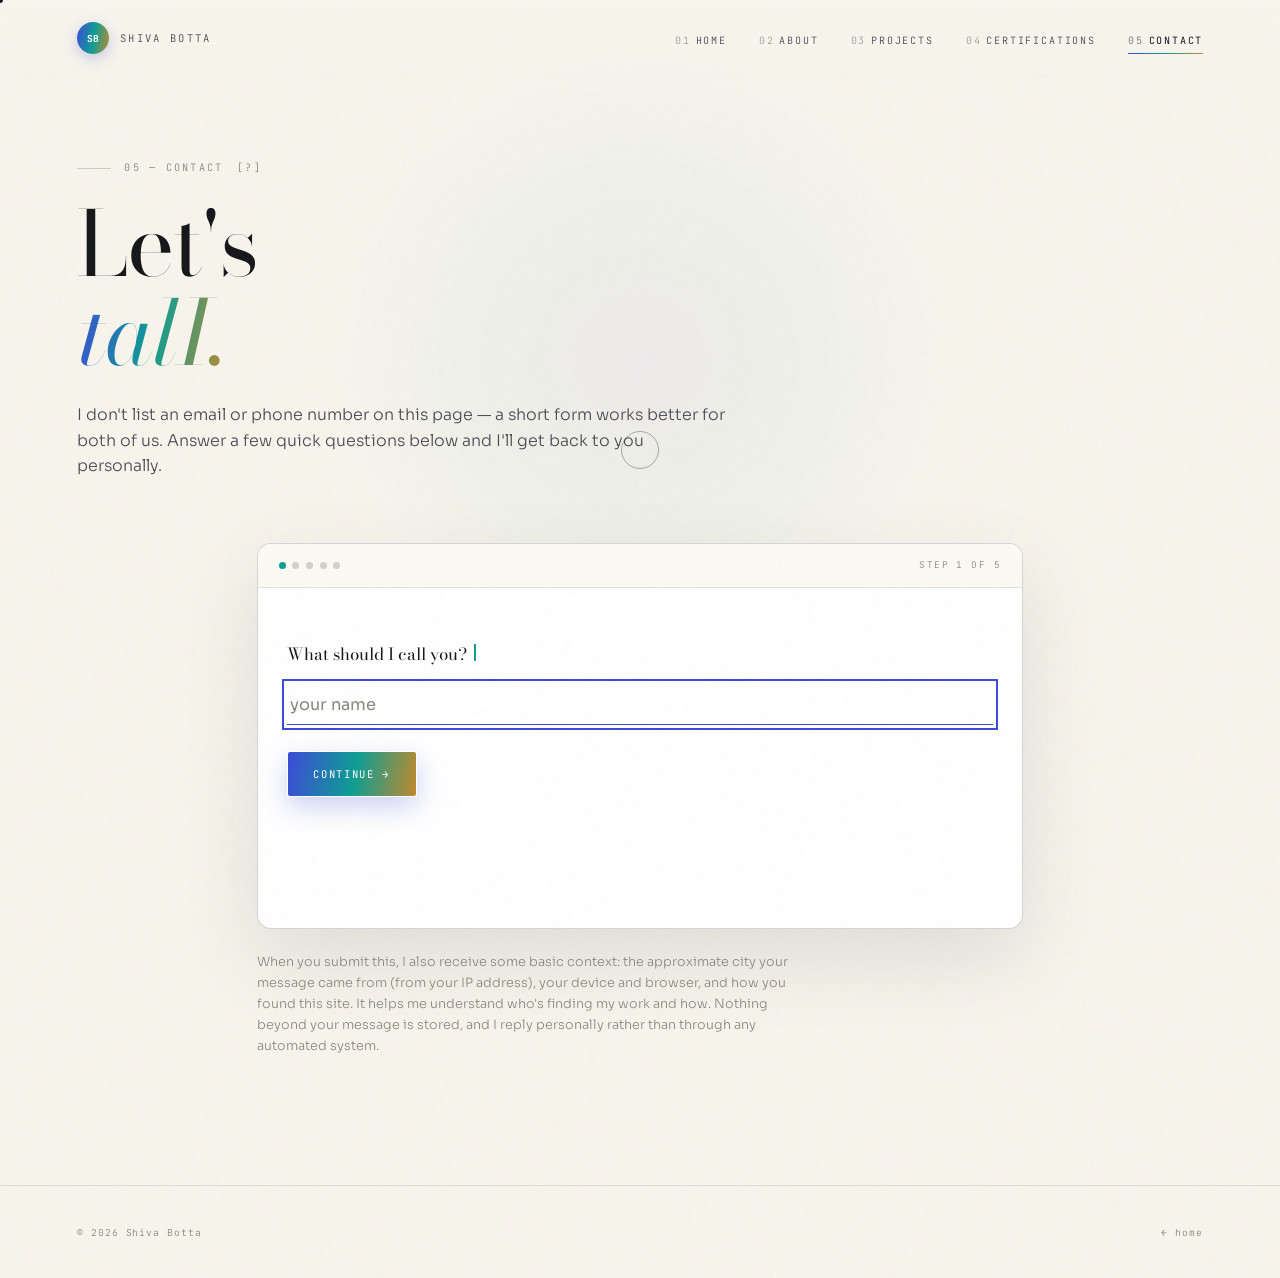
==== contact.html @ 0e5abbef "Add files via upload" ====
<!DOCTYPE html>
<html lang="en">
<head>
<meta charset="UTF-8">
<meta name="viewport" content="width=device-width,initial-scale=1.0">
<title>Contact — Shiva Botta</title>
<meta name="description" content="Get in touch with Shiva Botta.">
<link rel="preconnect" href="https://fonts.googleapis.com">
<link rel="preconnect" href="https://fonts.gstatic.com" crossorigin>
<link href="https://fonts.googleapis.com/css2?family=Bodoni+Moda:ital,opsz,wght@0,6..96,400;0,6..96,500;1,6..96,400&family=Sora:wght@200;300;400;500;600&family=JetBrains+Mono:wght@300;400;700&display=swap" rel="stylesheet">
<link rel="stylesheet" href="core.css">
</head>
<body>

<div class="grain" aria-hidden="true"></div>
<div class="spot" aria-hidden="true"></div>
<div class="cur" aria-hidden="true"></div><div class="cur-r" aria-hidden="true"></div>

<nav class="nav">
  <a class="brand" href="index.html" aria-label="Shiva Botta — home">
    <span class="mark">SB</span><span class="wm">Shiva Botta</span>
  </a>
  <button class="burger" aria-label="Menu"><span></span><span></span><span></span></button>
  <ul>
    <li><a href="index.html"><span class="n">01</span>Home</a></li>
    <li><a href="about.html"><span class="n">02</span>About</a></li>
    <li><a href="projects.html"><span class="n">03</span>Projects</a></li>
    <li><a href="certifications.html"><span class="n">04</span>Certifications</a></li>
    <li><a href="contact.html" aria-current="page"><span class="n">05</span>Contact</a></li>
  </ul>
</nav>

<main>
  <header class="subhero">
    <p class="kick"><span class="bar"></span>05 — Contact <span class="frag">[?]</span></p>
    <h1>Let's<br><em data-scramble>talk.</em></h1>
    <p class="lede">I don't list an email or phone number on this page — a short form works better for both of us. Answer a few quick questions below and I'll get back to you personally.</p>
  </header>

  <section class="cwrap">
    <div class="cons">
      <div class="cons-t">
        <span class="pips"><i class="on"></i><i></i><i></i><i></i><i></i></span>
        <span id="step">STEP 1 OF 5</span>
      </div>
      <div class="cons-b">
        <div id="log"></div>
        <div class="ask" id="ask"></div>
        <div class="acts" id="acts"></div>
        <p class="stat-l" id="msg" role="status" aria-live="polite"></p>
      </div>
    </div>
    <p class="cnote">
      When you submit this, I also receive some basic context: the approximate city your message
      came from (from your IP address), your device and browser, and how you found this site.
      It helps me understand who's finding my work and how. Nothing beyond your message is stored,
      and I reply personally rather than through any automated system.
    </p>
  </section>

  <form id="tx" action="https://formspree.io/f/YOUR_FORM_ID" method="POST" hidden>
    <input name="name" id="f_name"><input name="email" id="f_email">
    <input name="visitor_type" id="f_type"><input name="found_via" id="f_src">
    <textarea name="message" id="f_msg"></textarea>
    <input name="device_type" id="t_dev"><input name="browser_os" id="t_ua">
    <input name="screen" id="t_scr"><input name="timezone" id="t_tz">
    <input name="language" id="t_lang"><input name="referrer" id="t_ref">
    <input name="ip_address" id="t_ip"><input name="approx_location" id="t_loc">
    <input name="found_hidden_note" id="t_key" value="no">
  </form>
</main>

<footer class="foot">
  <span>© <span class="yr"></span> Shiva Botta</span>
  <span><a href="index.html">← home</a></span>
</footer>

<div class="dec" role="dialog" aria-modal="true" aria-label="A note">
  <div class="w">
    <div class="h"><span>A short note</span><span class="x">[ close ]</span></div>
    <div id="decBody"></div>
  </div>
</div>

<script src="core.js"></script>
<script>
/* ================= CONTACT STEP FORM ================= */
(function(){
"use strict";
const RM=matchMedia('(prefers-reduced-motion: reduce)').matches;
const log=document.getElementById('log'), ask=document.getElementById('ask'),
      acts=document.getElementById('acts'), msg=document.getElementById('msg'),
      step=document.getElementById('step'), pips=[...document.querySelectorAll('.pips i')];

const STEPS=[
 {k:'name', q:'What should I call you?', t:'text', ph:'your name', f:'f_name'},
 {k:'email',q:'Best way to reach you back?',  t:'email',ph:'your email', f:'f_email',
  val:v=>/^[^\s@]+@[^\s@]+\.[^\s@]+$/.test(v)||'that doesn\u2019t look like a valid email — mind checking it?'},
 {k:'type', q:'Which of these describes you best?', t:'opts', f:'f_type',
  o:['Recruiter / hiring team','Engineer / peer','Someone with a project idea','Just browsing']},
 {k:'src',  q:'How did you find this site?', t:'opts', f:'f_src',
  o:['LinkedIn','A resume / application','GitHub','Hugging Face','Word of mouth','Search','Somewhere else']},
 {k:'msg',  q:'What would you like to say?', t:'area', ph:'go ahead…', f:'f_msg'}
];
let i=0; const D={};

function bar(){
  step.textContent = i<STEPS.length ? 'STEP '+(i+1)+' OF 5' : 'READY TO SEND';
  pips.forEach((p,x)=>p.classList.toggle('on',x<=Math.min(i,4)));
}
function logLine(s,v){
  const d=document.createElement('div');d.className='ln';
  d.innerHTML='<span class="q"></span> <span class="a"></span>';
  d.querySelector('.q').textContent=s.q; d.querySelector('.a').textContent=v;
  log.appendChild(d);
}
function mk(label,cls,fn){
  const b=document.createElement('button');b.type='button';b.className='btn '+cls;
  b.innerHTML='<span>'+label+'</span>';b.addEventListener('click',fn);return b;
}
function back(){
  return mk('← back','',()=>{
    if(i===0)return; i--;
    const l=log.querySelectorAll('.ln'); if(l.length)l[l.length-1].remove();
    render();
  });
}
function commit(s,v){
  logLine(s,v);
  if(s.k==='msg'&&/\bbuild\b/i.test(v)){const f=document.getElementById('t_key');if(f)f.value='yes';}
  D[s.k]=v; i++; render();
}
function render(){
  ask.innerHTML='';acts.innerHTML='';msg.textContent='';bar();
  if(i>=STEPS.length)return review();
  const s=STEPS[i];
  const q=document.createElement('span');q.className='q';
  q.innerHTML=s.q+' <span class="cr"></span>';ask.appendChild(q);

  if(s.t==='opts'){
    const w=document.createElement('div');w.className='opts';
    s.o.forEach(o=>{
      const b=document.createElement('button');b.type='button';b.className='opt';b.textContent=o;
      b.addEventListener('click',()=>commit(s,o));w.appendChild(b);
    });
    ask.appendChild(w);
    if(i>0)acts.appendChild(back());
  } else if(s.t==='area'){
    const ta=document.createElement('textarea');ta.className='fin';ta.placeholder=s.ph;ta.rows=4;
    ask.appendChild(ta);
    acts.appendChild(mk('Send','solid',()=>{
      const v=ta.value.trim();
      if(!v){msg.textContent='> say a little something first';return;}
      commit(s,v);
    }));
    acts.appendChild(back());
    if(!RM)setTimeout(()=>ta.focus(),50);
  } else {
    const inp=document.createElement('input');inp.className='fin';
    inp.type=s.t==='email'?'email':'text';inp.placeholder=s.ph;
    inp.autocomplete=s.k==='name'?'name':(s.k==='email'?'email':'off');
    ask.appendChild(inp);
    const go=()=>{
      const v=inp.value.trim();
      if(!v){msg.textContent='> this one needs an answer';return;}
      if(s.val){const r=s.val(v);if(r!==true){msg.textContent='> '+r;return;}}
      commit(s,v);
    };
    inp.addEventListener('keydown',e=>{if(e.key==='Enter'){e.preventDefault();go();}});
    acts.appendChild(mk('Continue →','solid',go));
    if(i>0)acts.appendChild(back());
    if(!RM)setTimeout(()=>inp.focus(),50);
  }
}
function review(){
  const q=document.createElement('span');q.className='q';
  q.textContent='Ready to send this?';
  ask.appendChild(q);
  acts.appendChild(mk('Send message','solid',fire));
  acts.appendChild(mk('← edit','',()=>{
    i=STEPS.length-1;const l=log.querySelectorAll('.ln');if(l.length)l[l.length-1].remove();render();
  }));
}
function device(){
  const u=navigator.userAgent;
  if(/iPad|Tablet|PlayBook|Silk/i.test(u)||(navigator.maxTouchPoints>1&&/Macintosh/.test(u)))return 'Tablet';
  if(/Mobi|Android|iPhone/i.test(u))return 'Mobile';
  return 'Desktop';
}
function ua(){
  const u=navigator.userAgent;let os='Unknown OS';
  if(/Windows NT/.test(u))os='Windows';else if(/Android/.test(u))os='Android';
  else if(/iPhone|iPad|iPod/.test(u))os='iOS';else if(/Mac OS X/.test(u))os='macOS';
  else if(/Linux/.test(u))os='Linux';
  let b='Unknown browser';
  if(/Edg\//.test(u))b='Edge';else if(/OPR\//.test(u))b='Opera';else if(/Chrome\//.test(u))b='Chrome';
  else if(/Safari\//.test(u))b='Safari';else if(/Firefox\//.test(u))b='Firefox';
  return b+' on '+os;
}
async function fire(){
  acts.querySelectorAll('button').forEach(b=>b.disabled=true);
  msg.textContent='> sending…';
  document.getElementById('f_name').value=D.name||'';
  document.getElementById('f_email').value=D.email||'';
  document.getElementById('f_type').value=D.type||'';
  document.getElementById('f_src').value=D.src||'';
  document.getElementById('f_msg').value=D.msg||'';
  document.getElementById('t_dev').value=device();
  document.getElementById('t_ua').value=ua();
  document.getElementById('t_scr').value=screen.width+'×'+screen.height;
  document.getElementById('t_tz').value=Intl.DateTimeFormat().resolvedOptions().timeZone||'';
  document.getElementById('t_lang').value=navigator.language||'';
  document.getElementById('t_ref').value=document.referrer||'direct / none';
  try{
    const r=await fetch('https://ipapi.co/json/',{signal:AbortSignal.timeout(4000)});
    if(r.ok){const g=await r.json();
      document.getElementById('t_ip').value=g.ip||'';
      document.getElementById('t_loc').value=[g.city,g.region,g.country_name].filter(Boolean).join(', ');
    }
  }catch(_){}
  const form=document.getElementById('tx');
  try{
    const res=await fetch(form.action,{method:'POST',body:new FormData(form),headers:{'Accept':'application/json'}});
    if(res.ok)return done();
    msg.textContent='> that didn\u2019t go through — try again in a moment';
  }catch(_){msg.textContent='> connection hiccup — try again in a moment';}
  acts.querySelectorAll('button').forEach(b=>b.disabled=false);
}
function done(){
  ask.innerHTML='';acts.innerHTML='';
  step.textContent='SENT';pips.forEach(p=>p.classList.add('on'));
  const q=document.createElement('span');q.className='q';
  q.textContent='Got it — thank you.';
  ask.appendChild(q);
  const p=document.createElement('p');
  p.style.cssText="font-family:'Sora',sans-serif;color:var(--ink-2);margin-top:.9rem;max-width:52ch;font-size:.98rem";
  p.textContent="Your message is on its way. If it's a good fit, I'll follow up at the email you gave me.";
  ask.appendChild(p);
  acts.appendChild(mk('← back to home','',()=>location.href='index.html'));
}
render();
})();
</script>
</body>
</html>
---- core.css ----
/* ==========================================================
   Shiva Botta — portfolio design system (light)
   ========================================================== */

:root{
  --paper:#F7F4EC;
  --paper-2:#EFEBDF;
  --panel:#FFFFFF;
  --panel-2:#FBF9F3;

  --ink:#17181C;
  --ink-2:#4B4A52;
  --dim:#8B8880;

  --indigo:#3E4BD8;
  --indigo-2:#6B76E8;
  --teal:#0F9E93;
  --teal-2:#4FC4B8;
  --amber:#C08A2E;
  --amber-2:#E0AE5C;

  --irid:linear-gradient(100deg,var(--indigo) 0%,var(--teal) 52%,var(--amber) 100%);

  --line:rgba(23,24,28,.10);
  --line-2:rgba(23,24,28,.18);
  --line-3:rgba(23,24,28,.32);

  --ease:cubic-bezier(.16,1,.3,1);
  --ease-io:cubic-bezier(.76,0,.24,1);
  --gutter:6vw;
  --maxw:1300px;
}

*{margin:0;padding:0;box-sizing:border-box}
html{scroll-behavior:smooth;-webkit-text-size-adjust:100%}
body{
  background:var(--paper);color:var(--ink);
  font-family:'Sora',sans-serif;font-weight:300;line-height:1.6;
  overflow-x:hidden;cursor:none;
}
@media (hover:none),(pointer:coarse){body{cursor:auto}}
::selection{background:var(--indigo);color:#fff}
a{color:inherit}
canvas{display:block}

/* ---------- ambience ---------- */
.grain{position:fixed;inset:-50%;width:200%;height:200%;pointer-events:none;z-index:900;opacity:.025;
  background-image:url("data:image/svg+xml,%3Csvg viewBox='0 0 300 300' xmlns='http://www.w3.org/2000/svg'%3E%3Cfilter id='n'%3E%3CfeTurbulence type='fractalNoise' baseFrequency='.8' numOctaves='2'/%3E%3C/filter%3E%3Crect width='100%25' height='100%25' filter='url(%23n)'/%3E%3C/svg%3E");
  animation:gr 8s steps(8) infinite;mix-blend-mode:multiply}
@keyframes gr{0%,100%{transform:translate(0,0)}25%{transform:translate(-5%,3%)}50%{transform:translate(4%,-5%)}75%{transform:translate(-3%,5%)}}

.spot{position:fixed;width:640px;height:640px;border-radius:50%;pointer-events:none;z-index:1;
  background:radial-gradient(circle,rgba(62,75,216,.05) 0%,rgba(15,158,147,.035) 40%,transparent 68%);
  transform:translate(-50%,-50%);left:50%;top:40%;transition:left 1s var(--ease),top 1s var(--ease)}

/* ---------- cursor ---------- */
.cur,.cur-r{position:fixed;top:0;left:0;pointer-events:none;z-index:9990;transform:translate(-50%,-50%);border-radius:50%}
.cur{width:6px;height:6px;background:var(--ink)}
.cur-r{width:38px;height:38px;border:1px solid var(--line-3);transition:width .4s var(--ease),height .4s var(--ease),border-color .4s,background .4s}
body.hot .cur-r{width:74px;height:74px;border-color:var(--teal);background:rgba(15,158,147,.08)}
body.hot .cur{opacity:0}
@media (hover:none),(pointer:coarse){.cur,.cur-r{display:none}}

/* ---------- page transition ---------- */
#veil{position:fixed;inset:0;z-index:9500;pointer-events:none;background:var(--paper);
  clip-path:circle(0% at 50% 50%);transition:clip-path .8s var(--ease-io)}
#veil.in{clip-path:circle(150% at 50% 50%)}

/* ---------- nav ---------- */
.nav{position:fixed;top:0;left:0;right:0;z-index:1000;display:flex;justify-content:space-between;
  align-items:center;padding:1.4rem var(--gutter);
  background:linear-gradient(to bottom,rgba(247,244,236,.92),rgba(247,244,236,0));backdrop-filter:blur(4px)}
.brand{display:flex;align-items:center;gap:.7rem;text-decoration:none;user-select:none}
.brand .mark{width:32px;height:32px;border-radius:50%;display:grid;place-items:center;background:var(--irid);
  font-family:'JetBrains Mono',monospace;font-size:.6rem;font-weight:700;color:#fff;
  box-shadow:0 4px 14px rgba(62,75,216,.28)}
.brand .wm{font-family:'JetBrains Mono',monospace;font-size:.66rem;letter-spacing:.22em;text-transform:uppercase;color:var(--ink-2)}
.nav ul{display:flex;gap:2rem;list-style:none;align-items:center}
.nav ul a{font-family:'JetBrains Mono',monospace;font-size:.63rem;letter-spacing:.18em;text-transform:uppercase;
  text-decoration:none;color:var(--ink-2);position:relative;padding:.3rem 0;transition:color .35s}
.nav ul a .n{opacity:.5;margin-right:.5em}
.nav ul a::after{content:'';position:absolute;left:0;bottom:-3px;height:1px;width:0;background:var(--irid);transition:width .45s var(--ease)}
.nav ul a:hover{color:var(--ink)}
.nav ul a:hover::after,.nav ul a[aria-current]::after{width:100%}
.nav ul a[aria-current]{color:var(--ink);font-weight:400}
.burger{display:none;flex-direction:column;gap:5px;background:none;border:none;cursor:pointer;padding:6px;z-index:2}
.burger span{width:24px;height:1.5px;background:var(--ink);transition:.4s var(--ease)}
.burger.on span:nth-child(1){transform:translateY(6.5px) rotate(45deg)}
.burger.on span:nth-child(2){opacity:0}
.burger.on span:nth-child(3){transform:translateY(-6.5px) rotate(-45deg)}
@media(max-width:860px){
  .burger{display:flex}
  .nav ul{position:fixed;inset:0;flex-direction:column;justify-content:center;gap:2.1rem;
    background:var(--panel);transform:translateY(-101%);transition:transform .6s var(--ease);z-index:-1}
  .nav ul.open{transform:none}
  .nav ul a{font-size:1rem;letter-spacing:.2em}
}

/* ---------- type ---------- */
.kick{font-family:'JetBrains Mono',monospace;font-size:.64rem;letter-spacing:.22em;text-transform:uppercase;
  color:var(--dim);display:flex;align-items:center;gap:.85rem;flex-wrap:wrap}
.kick .bar{width:34px;height:1px;background:var(--line-2)}
.grad{background:var(--irid);-webkit-background-clip:text;background-clip:text;color:transparent}
.frag{color:var(--dim);transition:color .4s;user-select:none;cursor:none}
.frag:hover{color:var(--amber)}
@media (hover:none),(pointer:coarse){.frag{cursor:auto}}

h2.title{font-family:'Bodoni Moda',serif;font-weight:400;font-size:clamp(2.1rem,5.6vw,4.3rem);
  line-height:1.05;letter-spacing:-.01em;max-width:17ch;color:var(--ink)}
h2.title em{font-style:italic}
h3{font-family:'Bodoni Moda',serif;font-weight:400;color:var(--ink)}

.rv{opacity:0;transform:translateY(38px);transition:opacity 1s var(--ease),transform 1s var(--ease)}
.rv.in{opacity:1;transform:none}
.d1{transition-delay:.1s}.d2{transition-delay:.2s}.d3{transition-delay:.3s}.d4{transition-delay:.4s}

.sec{max-width:var(--maxw);margin:0 auto;padding:7rem var(--gutter);position:relative;z-index:2}

/* ==========================================================
   HERO
   ========================================================== */
.hero{position:relative;min-height:92svh;display:grid;grid-template-columns:1.05fr .95fr;
  align-items:center;gap:2.5rem;max-width:var(--maxw);margin:0 auto;padding:7rem var(--gutter) 4rem;z-index:2}
.hero-l{position:relative;z-index:3}
.hero .kick{margin-bottom:1.7rem;opacity:0;animation:fu .9s var(--ease) .3s forwards}
@keyframes fu{from{opacity:0;transform:translateY(18px)}to{opacity:1;transform:none}}
h1.name{font-family:'Bodoni Moda',serif;font-weight:400;font-size:clamp(2.8rem,8vw,6.6rem);
  line-height:.98;letter-spacing:-.01em;color:var(--ink)}
h1.name .l{display:block;overflow:hidden}
h1.name .l i{display:block;font-style:normal;transform:translateY(108%)}
h1.name.go .l i{transform:none;transition:transform 1.05s var(--ease)}
h1.name.go .l:nth-child(2) i{transition-delay:.1s}
h1.name em{font-style:italic;background:var(--irid);-webkit-background-clip:text;background-clip:text;color:transparent}
.hero-sub{margin-top:1.9rem;max-width:46ch;color:var(--ink-2);font-size:clamp(.98rem,1.4vw,1.08rem);
  opacity:0;animation:fu 1s var(--ease) 1.15s forwards}
.hero-sub b{color:var(--ink);font-weight:500}
.hero-cta{display:flex;gap:1rem;margin-top:2.4rem;flex-wrap:wrap;opacity:0;animation:fu 1s var(--ease) 1.35s forwards}
.hero-r{position:relative;height:min(64vh,560px);z-index:2}
#solid{width:100%;height:100%}
.hero-meta{position:absolute;left:var(--gutter);right:var(--gutter);bottom:1.6rem;display:flex;
  justify-content:space-between;gap:1rem;flex-wrap:wrap;
  font-family:'JetBrains Mono',monospace;font-size:.58rem;letter-spacing:.12em;color:var(--dim);
  opacity:0;animation:fu 1s var(--ease) 1.55s forwards;z-index:3}
.hero-meta .sc{display:flex;align-items:center;gap:.7rem;text-transform:uppercase}
.hero-meta .sc .t{width:38px;height:1px;background:var(--line-2);position:relative;overflow:hidden}
.hero-meta .sc .t::after{content:'';position:absolute;inset:0;background:var(--irid);animation:sw 2.4s var(--ease) infinite}
@keyframes sw{0%{transform:translateX(-100%)}55%,100%{transform:translateX(100%)}}
@media(max-width:940px){.hero{grid-template-columns:1fr;padding-top:7.5rem}.hero-r{height:320px;order:-1}}

/* buttons */
.btn{display:inline-flex;align-items:center;gap:.6rem;cursor:none;text-decoration:none;
  font-family:'JetBrains Mono',monospace;font-size:.66rem;letter-spacing:.16em;text-transform:uppercase;
  padding:.95rem 1.6rem;border-radius:3px;position:relative;overflow:hidden;border:1px solid var(--line-3);
  color:var(--ink);background:transparent;transition:color .4s,border-color .4s}
.btn span{position:relative;z-index:1}
.btn::before{content:'';position:absolute;inset:0;background:var(--irid);transform:translateY(101%);
  transition:transform .5s var(--ease);z-index:0}
.btn:hover{color:#fff;border-color:transparent}
.btn:hover::before{transform:none}
.btn.solid{border-color:transparent;color:#fff;box-shadow:0 10px 26px rgba(62,75,216,.25)}
.btn.solid::before{transform:none}
.btn.solid:hover::before{filter:brightness(1.1)}
.btn:disabled{opacity:.4;pointer-events:none}
@media (hover:none),(pointer:coarse){.btn{cursor:pointer}}

/* ==========================================================
   MARQUEE
   ========================================================== */
.mq{border-top:1px solid var(--line);border-bottom:1px solid var(--line);overflow:hidden;
  white-space:nowrap;padding:1.05rem 0;position:relative;z-index:2;background:var(--panel-2)}
.mq .tr{display:inline-block;animation:mq 42s linear infinite}
.mq:hover .tr{animation-play-state:paused}
.mq s{text-decoration:none;font-family:'JetBrains Mono',monospace;font-size:.7rem;letter-spacing:.18em;
  text-transform:uppercase;color:var(--dim);margin:0 1.4rem}
.mq b{font-weight:400;background:var(--irid);-webkit-background-clip:text;background-clip:text;color:transparent}
@keyframes mq{to{transform:translateX(-50%)}}

/* ==========================================================
   3D CARDS
   ========================================================== */
.grid{display:grid;grid-template-columns:repeat(3,1fr);gap:1.3rem;perspective:1500px}
.card{position:relative;border:1px solid var(--line);border-radius:12px;padding:2.1rem;
  background:var(--panel);transform-style:preserve-3d;transition:border-color .4s,box-shadow .4s;
  overflow:hidden;will-change:transform;box-shadow:0 1px 3px rgba(23,24,28,.04)}
.card::before{content:'';position:absolute;inset:0;border-radius:12px;pointer-events:none;opacity:0;
  transition:opacity .4s;background:radial-gradient(480px circle at var(--mx,50%) var(--my,50%),rgba(62,75,216,.08),transparent 45%)}
.card:hover::before{opacity:1}
.card:hover{border-color:var(--line-2);box-shadow:0 24px 50px rgba(23,24,28,.10)}
.card .z1{transform:translateZ(28px)}
.card .z2{transform:translateZ(16px)}
.card .num{font-family:'JetBrains Mono',monospace;font-size:.6rem;letter-spacing:.18em;color:var(--dim);margin-bottom:1.1rem;display:block}
.card h3{font-size:1.3rem;line-height:1.22;margin-bottom:.8rem}
.card p{color:var(--ink-2);font-size:.92rem}
@media(max-width:940px){.grid{grid-template-columns:1fr}}

/* ==========================================================
   SUBHERO (project/cert/about/contact pages)
   ========================================================== */
.subhero{max-width:var(--maxw);margin:0 auto;padding:10rem var(--gutter) 3rem;position:relative;z-index:2}
.subhero .kick{margin-bottom:1.4rem}
.subhero h1{font-family:'Bodoni Moda',serif;font-weight:400;font-size:clamp(2.4rem,7.6vw,5.6rem);
  line-height:1;letter-spacing:-.01em;color:var(--ink)}
.subhero h1 em{font-style:italic;background:var(--irid);-webkit-background-clip:text;background-clip:text;color:transparent}
.subhero .lede{margin-top:1.5rem;max-width:54ch;color:var(--ink-2);font-size:1rem}
.subhero .lede a{color:var(--teal);text-decoration:none;border-bottom:1px solid rgba(15,158,147,.35)}

/* ==========================================================
   PROJECTS
   ========================================================== */
.works{max-width:var(--maxw);margin:0 auto;padding:1rem var(--gutter) 6rem;position:relative;z-index:2}
.work{display:grid;grid-template-columns:5.5rem 1fr;gap:2rem;padding:3rem 0;border-top:1px solid var(--line);align-items:start}
.work .idx{font-family:'JetBrains Mono',monospace;font-size:.64rem;letter-spacing:.14em;color:var(--dim);padding-top:.5rem}
.work .idx .d{display:inline-block;width:6px;height:6px;border-radius:50%;background:var(--indigo);margin-right:.4em;vertical-align:middle}
.work.brk .idx .d{background:var(--amber)}
.work .bd{max-width:66ch}
.tags{display:flex;gap:.55rem;flex-wrap:wrap;align-items:center;margin-bottom:1rem}
.tg{font-family:'JetBrains Mono',monospace;font-size:.55rem;letter-spacing:.14em;text-transform:uppercase;
  border:1px solid var(--line-2);border-radius:2px;padding:.3rem .58rem;color:var(--ink-2)}
.tg.v{border-color:rgba(62,75,216,.4);color:var(--indigo)}
.tg.c{border-color:rgba(15,158,147,.4);color:var(--teal)}
.tg.g{border-color:rgba(192,138,46,.45);color:var(--amber)}
.tags .when{margin-left:auto;font-family:'JetBrains Mono',monospace;font-size:.58rem;color:var(--dim);letter-spacing:.08em}
.work h3{font-size:clamp(1.5rem,3.2vw,2.3rem);line-height:1.08;margin-bottom:.85rem;color:var(--ink)}
.work p{color:var(--ink-2);margin-bottom:.9rem}
.work .stat{font-family:'Bodoni Moda',serif;font-size:clamp(2.3rem,5.4vw,3.6rem);line-height:1;margin-bottom:.4rem;
  background:var(--irid);-webkit-background-clip:text;background-clip:text;color:transparent}
.work .stat s{text-decoration:none;font-family:'JetBrains Mono',monospace;font-size:.62rem;letter-spacing:.08em;
  color:var(--dim);-webkit-text-fill-color:var(--dim)}
.work .st{font-family:'JetBrains Mono',monospace;font-size:.62rem;letter-spacing:.05em;color:var(--dim)}
.work .st b{font-weight:400;color:var(--teal)}
.work .st a{color:var(--amber);text-decoration:none}
@media(max-width:700px){.work{grid-template-columns:1fr;gap:.6rem}.work .idx{padding-top:0}}

/* ==========================================================
   CERTIFICATIONS
   ========================================================== */
.orbit{max-width:var(--maxw);margin:0 auto;padding:1rem var(--gutter) 7rem;position:relative;z-index:2}
.trk{position:relative;padding-left:2.8rem}
.trk::before{content:'';position:absolute;left:9px;top:8px;bottom:8px;width:1px;
  background:linear-gradient(to bottom,var(--indigo),var(--teal),var(--amber),transparent)}
.cert{position:relative;padding-bottom:3.2rem}
.cert:last-child{padding-bottom:0}
.cert::before{content:'';position:absolute;left:-2.8rem;top:6px;width:18px;height:18px;border-radius:50%;
  border:1px solid var(--line-2);background:var(--paper);transition:border-color .4s,box-shadow .4s}
.cert::after{content:'';position:absolute;left:calc(-2.8rem + 6px);top:11px;width:6px;height:6px;border-radius:50%;
  background:var(--dim);transition:background .4s}
.cert.now::after{background:var(--teal);box-shadow:0 0 10px rgba(15,158,147,.5);animation:pl 2.2s ease-in-out infinite}
.cert.next::after{background:var(--indigo)}
@keyframes pl{0%,100%{opacity:1}50%{opacity:.4}}
.cert:hover::before{border-color:var(--teal);box-shadow:0 0 16px rgba(15,158,147,.2)}
.cert .hd{display:flex;align-items:center;gap:.8rem;flex-wrap:wrap;margin-bottom:.5rem}
.cert h3{font-size:1.25rem}
.cert p{color:var(--ink-2);max-width:58ch;font-size:.93rem}
.stt{font-family:'JetBrains Mono',monospace;font-size:.54rem;letter-spacing:.16em;text-transform:uppercase;
  border-radius:999px;padding:.3rem .7rem;border:1px solid}
.stt.a{color:var(--teal);border-color:rgba(15,158,147,.4)}
.stt.b{color:var(--indigo);border-color:rgba(62,75,216,.4)}
.stt.c{color:var(--dim);border-color:var(--line-2)}

/* education card (about page) */
.edu{border:1px solid var(--line);border-radius:14px;padding:2.3rem;background:var(--panel);
  max-width:660px;transform-style:preserve-3d;box-shadow:0 1px 3px rgba(23,24,28,.04)}
.edu .lb{font-family:'JetBrains Mono',monospace;font-size:.58rem;letter-spacing:.18em;text-transform:uppercase;color:var(--teal)}
.edu h3{font-size:1.55rem;margin:.5rem 0 .3rem}
.edu .mt{font-family:'JetBrains Mono',monospace;font-size:.64rem;letter-spacing:.1em;color:var(--dim);text-transform:uppercase}
.edu hr{border:none;border-top:1px solid var(--line);margin:1.5rem 0}
.chips{display:flex;flex-wrap:wrap;gap:.5rem;margin-top:.85rem}
.chip{font-family:'JetBrains Mono',monospace;font-size:.6rem;letter-spacing:.04em;border:1px solid var(--line-2);
  border-radius:999px;padding:.4rem .8rem;color:var(--ink-2);transition:.35s var(--ease);background:var(--panel-2)}
.chip:hover{border-color:var(--indigo);color:var(--ink);transform:translateY(-2px)}

/* ==========================================================
   ABOUT / REFLECTION
   ========================================================== */
.reflect{max-width:820px;margin:0 auto;padding:1rem var(--gutter) 2rem;position:relative;z-index:2}
.reflect p{font-size:clamp(1.02rem,1.6vw,1.18rem);line-height:1.7;color:var(--ink-2);margin-bottom:1.5rem;max-width:64ch}
.reflect p b{color:var(--ink);font-weight:500}
.reflect p em{font-style:italic;color:var(--ink)}
.pillars{display:grid;grid-template-columns:repeat(3,1fr);gap:1.3rem;margin-top:1rem}
.pillar{border:1px solid var(--line);border-radius:12px;padding:2rem;background:var(--panel);transition:.4s var(--ease);box-shadow:0 1px 3px rgba(23,24,28,.04)}
.pillar:hover{border-color:var(--line-2);box-shadow:0 20px 44px rgba(23,24,28,.09);transform:translateY(-4px)}
.pillar .ic{width:38px;height:38px;border-radius:9px;background:var(--irid);margin-bottom:1.2rem;opacity:.9}
.pillar h3{font-size:1.15rem;margin-bottom:.7rem}
.pillar p{color:var(--ink-2);font-size:.92rem;margin:0}
@media(max-width:860px){.pillars{grid-template-columns:1fr}}

/* ==========================================================
   CONTACT
   ========================================================== */
.cwrap{max-width:920px;margin:0 auto;padding:1rem var(--gutter) 8rem;position:relative;z-index:2}
.cons{border:1px solid var(--line-2);border-radius:14px;background:var(--panel);
  box-shadow:0 30px 80px rgba(23,24,28,.10);overflow:hidden}
.cons-t{display:flex;align-items:center;justify-content:space-between;gap:1rem;padding:.9rem 1.3rem;
  border-bottom:1px solid var(--line);font-family:'JetBrains Mono',monospace;font-size:.58rem;
  letter-spacing:.16em;text-transform:uppercase;color:var(--dim);background:var(--panel-2)}
.pips{display:flex;gap:.42rem}
.pips i{width:7px;height:7px;border-radius:50%;background:var(--line-2);transition:background .4s}
.pips i.on{background:var(--teal)}
.cons-b{padding:2.2rem 1.8rem;min-height:340px;font-family:'Sora',sans-serif}
.ln{display:flex;gap:.7rem;margin-bottom:.65rem;font-size:.88rem;line-height:1.7;flex-wrap:wrap;align-items:baseline}
.ln .q{color:var(--indigo);white-space:nowrap;font-family:'JetBrains Mono',monospace;font-size:.72rem;letter-spacing:.02em}
.ln .a{color:var(--ink)}
.ask{margin-top:1.1rem}
.ask .q{display:block;color:var(--ink);font-size:1.05rem;margin-bottom:1rem;font-family:'Bodoni Moda',serif}
.ask .q .cr{display:inline-block;width:2px;height:1em;background:var(--teal);vertical-align:-1px;margin-left:3px;animation:bk 1s steps(1) infinite}
@keyframes bk{50%{opacity:0}}
.fin{width:100%;background:transparent;border:none;border-bottom:1px solid var(--line-2);color:var(--ink);
  font-family:'Sora',sans-serif;font-size:1.02rem;padding:.6rem .2rem;outline:none;
  transition:border-color .35s;caret-color:var(--teal)}
.fin:focus{border-color:var(--indigo)}
.fin::placeholder{color:var(--dim)}
textarea.fin{resize:vertical;min-height:100px;border:1px solid var(--line-2);border-radius:8px;padding:.8rem;background:var(--panel-2)}
.opts{display:flex;flex-wrap:wrap;gap:.5rem}
.opt{font-family:'Sora',sans-serif;font-size:.86rem;border:1px solid var(--line-2);
  border-radius:999px;padding:.55rem .95rem;color:var(--ink-2);background:var(--panel-2);cursor:none;transition:.3s var(--ease)}
.opt:hover{border-color:var(--indigo);color:var(--ink);transform:translateY(-2px)}
@media (hover:none),(pointer:coarse){.opt{cursor:pointer}}
.acts{display:flex;gap:.8rem;align-items:center;margin-top:1.6rem;flex-wrap:wrap}
.stat-l{font-family:'JetBrains Mono',monospace;font-size:.7rem;letter-spacing:.03em;color:var(--amber);min-height:1.2em;margin-top:.9rem}
.cnote{font-family:'Sora',sans-serif;font-size:.8rem;color:var(--dim);line-height:1.65;max-width:62ch;margin-top:1.4rem}

/* ---------- footer ---------- */
.foot{border-top:1px solid var(--line);max-width:var(--maxw);margin:0 auto;padding:2.4rem var(--gutter);
  display:flex;justify-content:space-between;align-items:center;gap:1.4rem;flex-wrap:wrap;position:relative;z-index:2;
  font-family:'JetBrains Mono',monospace;font-size:.6rem;letter-spacing:.1em;color:var(--dim)}
.foot a{text-decoration:none}
.foot .hint{transition:color .5s}
.foot .hint:hover{color:var(--amber)}

/* ---------- decoded note overlay ---------- */
.dec{position:fixed;inset:0;z-index:10000;background:rgba(23,24,28,.35);backdrop-filter:blur(8px);
  display:none;align-items:center;justify-content:center;padding:6vw}
.dec.open{display:flex;animation:fu .5s var(--ease)}
.dec .w{width:min(640px,100%);max-height:78vh;overflow-y:auto;background:var(--panel);
  border:1px solid var(--line-2);border-radius:14px;box-shadow:0 40px 100px rgba(23,24,28,.25);
  font-family:'Sora',sans-serif;font-size:.98rem;line-height:1.85;color:var(--ink);padding:2.2rem 2.4rem}
.dec .h{display:flex;justify-content:space-between;font-family:'JetBrains Mono',monospace;font-size:.6rem;letter-spacing:.16em;text-transform:uppercase;
  border-bottom:1px solid var(--line);padding-bottom:1rem;margin-bottom:1.3rem;color:var(--dim)}
.dec .x{cursor:pointer;color:var(--dim);transition:color .3s}
.dec .x:hover{color:var(--ink)}

/* ---------- reduced motion ---------- */
@media (prefers-reduced-motion:reduce){
  *,*::before,*::after{animation-duration:.001s!important;animation-iteration-count:1!important;transition-duration:.001s!important}
  .rv{opacity:1;transform:none}
  h1.name .l i{transform:none}
  .hero .kick,.hero-sub,.hero-cta,.hero-meta{opacity:1}
  #solid{display:none}
  html{scroll-behavior:auto}
}
:focus-visible{outline:2px solid var(--indigo);outline-offset:3px}
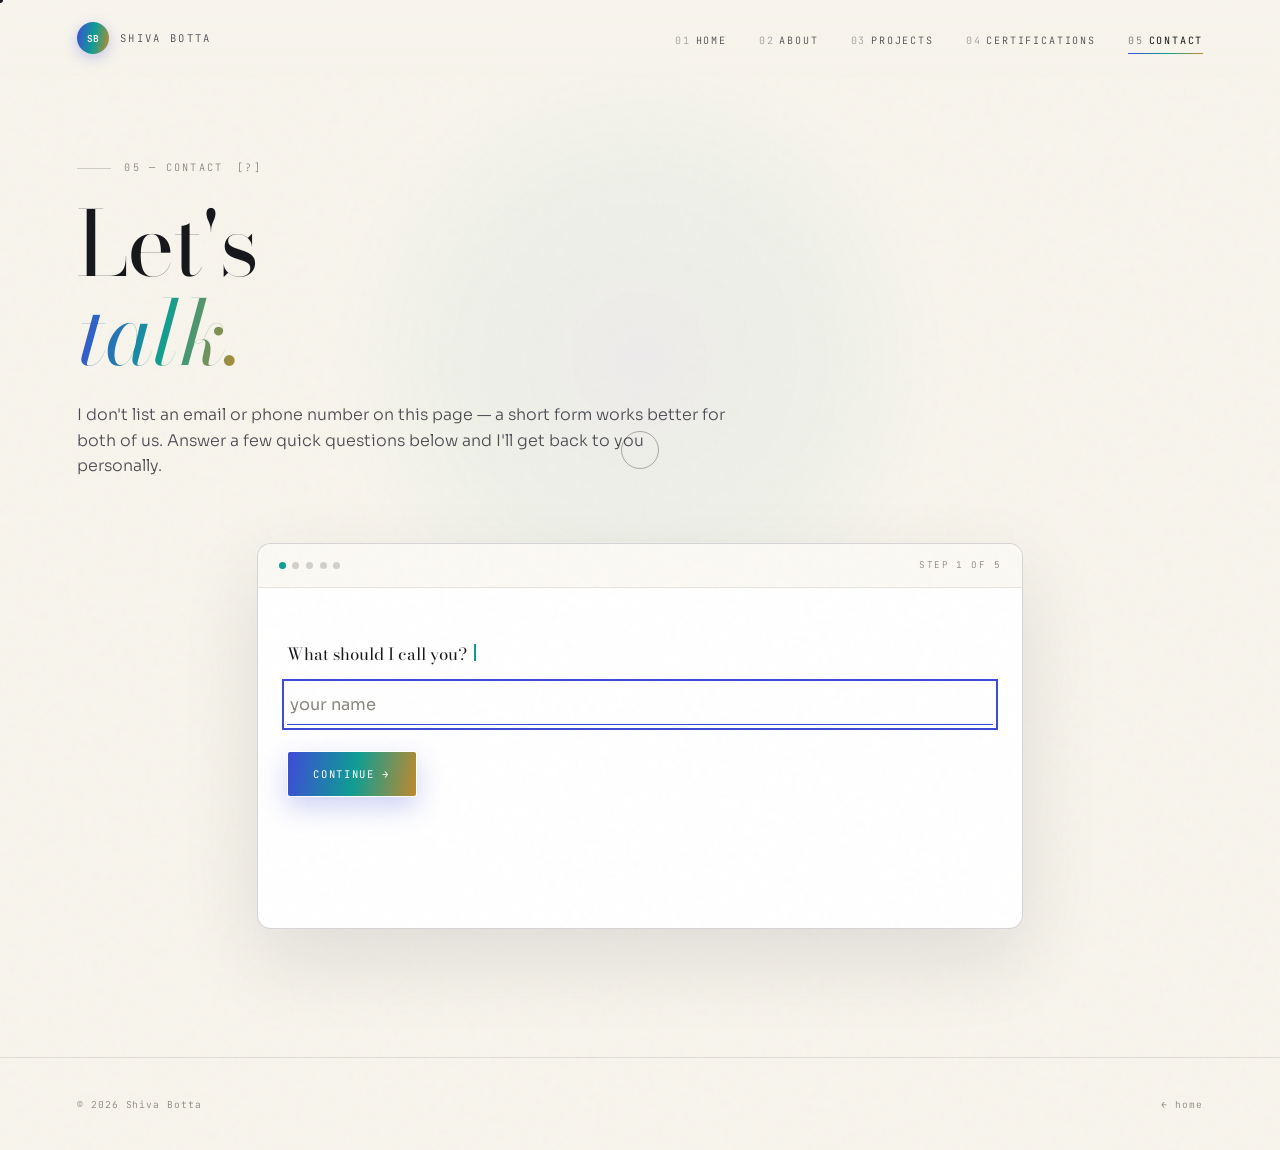
==== commit fb70add5: "Add files via upload" ====
--- a/contact.html
+++ b/contact.html
@@ -50,15 +50,9 @@
         <p class="stat-l" id="msg" role="status" aria-live="polite"></p>
       </div>
     </div>
-    <p class="cnote">
-      When you submit this, I also receive some basic context: the approximate city your message
-      came from (from your IP address), your device and browser, and how you found this site.
-      It helps me understand who's finding my work and how. Nothing beyond your message is stored,
-      and I reply personally rather than through any automated system.
-    </p>
   </section>
 
-  <form id="tx" action="https://formspree.io/f/YOUR_FORM_ID" method="POST" hidden>
+  <form id="tx" action="https://formspree.io/f/xkjnojpg" method="POST" hidden>
     <input name="name" id="f_name"><input name="email" id="f_email">
     <input name="visitor_type" id="f_type"><input name="found_via" id="f_src">
     <textarea name="message" id="f_msg"></textarea>
@@ -222,8 +216,18 @@
   try{
     const res=await fetch(form.action,{method:'POST',body:new FormData(form),headers:{'Accept':'application/json'}});
     if(res.ok)return done();
-    msg.textContent='> that didn\u2019t go through — try again in a moment';
-  }catch(_){msg.textContent='> connection hiccup — try again in a moment';}
+    let reason='';
+    try{
+      const body=await res.json();
+      if(body && body.errors && body.errors.length) reason=body.errors.map(e=>e.message).join('; ');
+    }catch(_){}
+    console.error('Form submission failed', res.status, reason);
+    if(res.status===403){
+      msg.textContent='> this form isn\u2019t active yet — check the inbox you used to create it on Formspree and confirm it, then try again';
+    } else {
+      msg.textContent='> that didn\u2019t go through (error '+res.status+(reason?': '+reason:'')+') — try again in a moment';
+    }
+  }catch(err){console.error('Network error',err);msg.textContent='> connection hiccup — try again in a moment';}
   acts.querySelectorAll('button').forEach(b=>b.disabled=false);
 }
 function done(){
